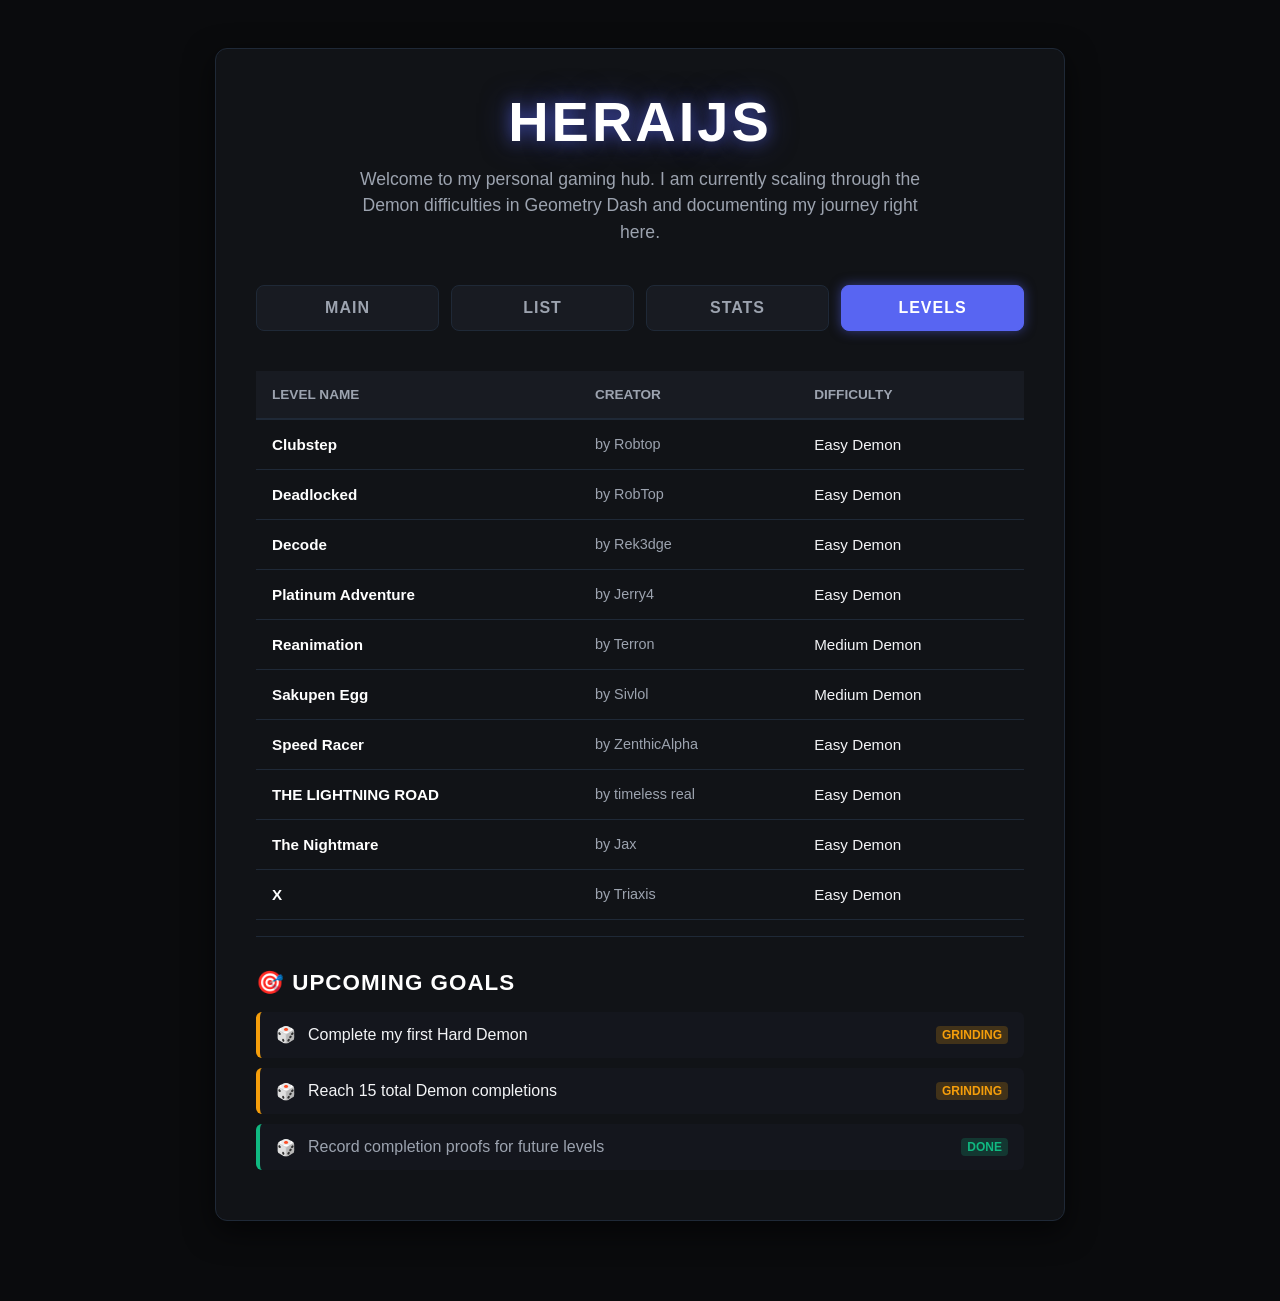
==== levels.html @ 50b1e1fe "Create levels.html" ====
<!DOCTYPE html>
<html lang="en">
<head>
    <meta charset="UTF-8">
    <title>All Completed Levels</title>
    <link rel="stylesheet" href="style.css">
</head>
<body>
    <div class="container">
        <header>
            <h1 id="user-name"></h1>
            <p id="user-desc"></p>
        </header>

        <div class="nav-menu">
            <a href="index.html" class="nav-btn">Main</a>
            <a href="list.html" class="nav-btn">List</a>
            <a href="stats.html" class="nav-btn">Stats</a>
            <a href="levels.html" class="nav-btn active">Levels</a>
        </div>

        <table>
            <thead>
                <tr>
                    <th>Level Name</th>
                    <th>Creator</th>
                    <th>Difficulty</th>
                </tr>
            </thead>
            <tbody id="all-levels-body"></tbody>
        </table>

        <div class="goals-section">
            <h3>🎯 Upcoming Goals</h3>
            <div id="goals-container"></div>
        </div>
    </div>

    <script src="demonlist-data.js"></script>
    <script>
        window.onload = function() {
            initGlobalLayout();
            const tbody = document.getElementById('all-levels-body');
            const sorted = [...DATA.demonlist].sort((a, b) => a.level.localeCompare(b.level));
            sorted.forEach(item => {
                tbody.innerHTML += `
                    <tr>
                        <td class="level-name">${item.level}</td>
                        <td class="creator-name">by ${item.creator}</td>
                        <td>${item.difficulty}</td>
                    </tr>`;
            });
        };
    </script>
</body>
</html>
---- style.css ----
:root {
    --bg-color: #0a0b0d;
    --container-bg: #111317;
    --accent-color: #5865F2;
    --accent-glow: rgba(88, 101, 242, 0.5);
    --text-main: #f3f4f6;
    --text-muted: #9ca3af;
    --border-color: #1f2937;
    --row-hover: #16191f;
}

* {
    box-sizing: border-box;
    margin: 0;
    padding: 0;
    font-family: 'Segoe UI', Tahoma, Geneva, Verdana, sans-serif;
}

body {
    background-color: var(--bg-color);
    color: var(--text-main);
    padding: 3rem 1rem;
    display: flex;
    flex-direction: column;
    align-items: center;
    min-height: 100vh;
}

.container {
    width: 100%;
    max-width: 850px;
    background-color: var(--container-bg);
    border: 1px solid var(--border-color);
    border-radius: 12px;
    padding: 2.5rem;
    box-shadow: 0 10px 30px rgba(0, 0, 0, 0.6);
    margin-bottom: 2rem;
}

/* --- Main Creator+ Glowing Header --- */
header {
    text-align: center;
    margin-bottom: 2.5rem;
}

header h1 {
    font-size: 3.5rem;
    color: #fff;
    text-transform: uppercase;
    letter-spacing: 3px;
    margin-bottom: 0.75rem;
    display: inline-block;
    text-shadow: 0 0 15px var(--accent-glow), 0 0 30px var(--accent-glow);
}

header p {
    color: var(--text-muted);
    font-size: 1.1rem;
    max-width: 600px;
    margin: 0 auto;
    line-height: 1.5;
}

/* --- Navigation Buttons Grid --- */
.nav-menu {
    display: grid;
    grid-template-columns: repeat(4, 1fr);
    gap: 12px;
    margin-bottom: 2.5rem;
}

.nav-btn {
    display: block;
    text-align: center;
    background-color: #181b22;
    color: var(--text-muted);
    border: 1px solid var(--border-color);
    padding: 0.8rem;
    border-radius: 8px;
    font-size: 1rem;
    font-weight: 600;
    cursor: pointer;
    text-decoration: none;
    transition: all 0.2s ease;
    text-transform: uppercase;
    letter-spacing: 1px;
}

.nav-btn:hover {
    color: #fff;
    border-color: var(--accent-color);
    background-color: var(--row-hover);
}

.nav-btn.active {
    background-color: var(--accent-color);
    color: #fff;
    border-color: var(--accent-color);
    box-shadow: 0 0 12px var(--accent-glow);
}

/* --- List & Tables --- */
table {
    width: 100%;
    border-collapse: collapse;
    text-align: left;
}

th {
    background-color: #181b22;
    color: var(--text-muted);
    font-weight: 600;
    text-transform: uppercase;
    font-size: 0.85rem;
    padding: 1rem;
    border-bottom: 2px solid var(--border-color);
}

td {
    padding: 1rem;
    border-bottom: 1px solid var(--border-color);
    font-size: 0.95rem;
    vertical-align: middle;
}

tr:hover td {
    background-color: var(--row-hover);
}

.rank-col {
    font-weight: bold;
    font-size: 1.1rem;
    width: 80px;
    text-align: center;
}

tr:nth-child(1) .rank-col { color: #ffd700; text-shadow: 0 0 8px rgba(255, 215, 0, 0.4); }
tr:nth-child(2) .rank-col { color: #c0c0c0; text-shadow: 0 0 8px rgba(192, 192, 192, 0.4); }
tr:nth-child(3) .rank-col { color: #cd7f32; text-shadow: 0 0 8px rgba(205, 127, 50, 0.4); }

.level-name { font-weight: 600; color: #fff; }
.creator-name { color: var(--text-muted); font-size: 0.9rem; }

/* --- Difficulty Text Gradients --- */
.diff-tag {
    font-weight: bold;
    display: inline-block;
    background-size: 100%;
    -webkit-background-clip: text;
    -moz-background-clip: text;
    -webkit-text-fill-color: transparent; 
    -moz-text-fill-color: transparent;
}
.easy-demon { background-image: linear-gradient(45deg, #5c3f70, #51438c); }
.medium-demon { background-image: linear-gradient(45deg, #9b3f9e, #b33992); }
.hard-demon { background-image: linear-gradient(45deg, #ba2d2d, #ba2d50); }

.showcase-cell { display: flex; align-items: center; gap: 15px; }
.yt-thumb { width: 80px; height: 45px; object-fit: cover; border-radius: 6px; border: 1px solid var(--border-color); }

.video-link {
    display: inline-block;
    background-color: #3b6770;
    color: white;
    text-decoration: none;
    padding: 0.4rem 0.8rem;
    border-radius: 4px;
    font-size: 0.85rem;
    font-weight: bold;
    transition: background 0.2s;
}
.video-link:hover { background-color: #3aabc2; }
.no-link { color: var(--text-muted); font-style: italic; }
.disclaimer-note { margin-top: 1.5rem; text-align: center; font-size: 0.9rem; color: var(--text-muted); font-style: italic; }

/* --- Stats Cards Layout --- */
.stats-grid {
    display: grid;
    grid-template-columns: repeat(2, 1fr);
    gap: 20px;
}

.stat-card {
    background-color: #181b22;
    border: 1px solid var(--border-color);
    padding: 1.5rem;
    border-radius: 8px;
    text-align: center;
}

.stat-card h4 {
    color: var(--text-muted);
    font-size: 0.9rem;
    text-transform: uppercase;
    margin-bottom: 0.5rem;
    letter-spacing: 1px;
}

.stat-card p {
    font-size: 2rem;
    font-weight: bold;
    color: #fff;
}

/* --- Socials List Layout --- */
.socials-list {
    display: flex;
    flex-direction: column;
    gap: 15px;
}

.social-item {
    display: flex;
    justify-content: space-between;
    align-items: center;
    background-color: #181b22;
    border: 1px solid var(--border-color);
    padding: 1rem 1.5rem;
    border-radius: 8px;
    text-decoration: none;
    color: #fff;
    font-weight: 600;
    transition: border-color 0.2s;
}

.social-item:hover { border-color: var(--accent-color); }
.social-item span { color: var(--text-muted); font-weight: normal; }

/* --- Static Bottom Goals Component --- */
.goals-section {
    margin-top: 1rem;
    border-top: 1px solid var(--border-color);
    padding-top: 2rem;
}

.goals-section h3 {
    font-size: 1.4rem;
    margin-bottom: 1rem;
    text-transform: uppercase;
    letter-spacing: 1px;
    color: #fff;
}

.goal-item {
    display: flex;
    align-items: center;
    gap: 12px;
    background-color: #14161d;
    padding: 0.85rem 1rem;
    border-radius: 6px;
    margin-bottom: 10px;
    border-left: 4px solid var(--border-color);
}

.goal-item.completed { border-left-color: #10b981; color: var(--text-muted); }
.goal-item.in-progress { border-left-color: #f59e0b; }
.status-badge { font-size: 0.75rem; text-transform: uppercase; padding: 2px 6px; border-radius: 4px; font-weight: bold; margin-left: auto; }
.completed .status-badge { background-color: rgba(16, 185, 129, 0.2); color: #10b981; }
.in-progress .status-badge { background-color: rgba(245, 158, 11, 0.2); color: #f59e0b; }
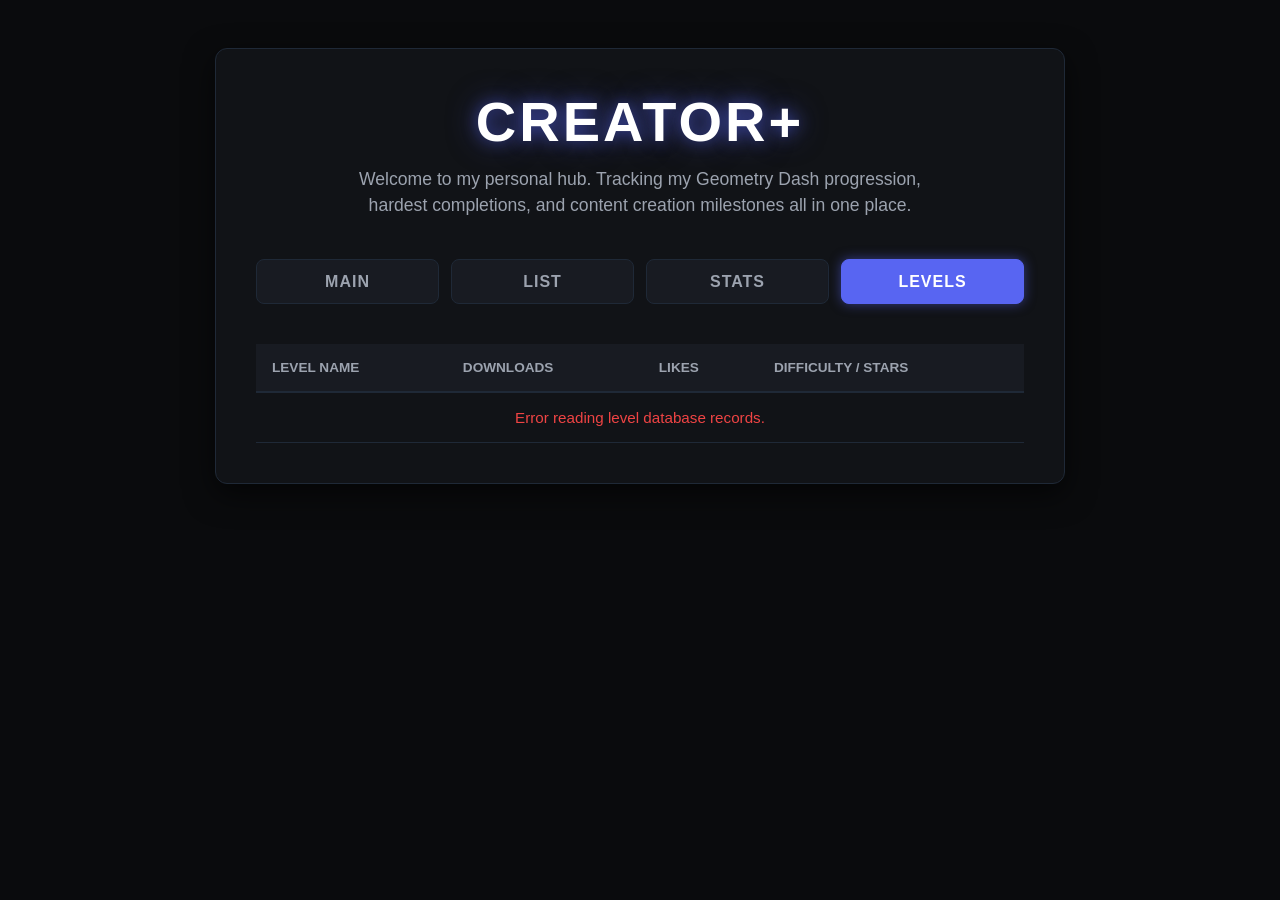
==== commit 824ccbd5: "Update levels.html" ====
--- a/levels.html
+++ b/levels.html
@@ -2,7 +2,7 @@
 <html lang="en">
 <head>
     <meta charset="UTF-8">
-    <title>All Completed Levels</title>
+    <title>My Levels</title>
     <link rel="stylesheet" href="style.css">
 </head>
 <body>
@@ -23,17 +23,15 @@
             <thead>
                 <tr>
                     <th>Level Name</th>
-                    <th>Creator</th>
-                    <th>Difficulty</th>
+                    <th>Downloads</th>
+                    <th>Likes</th>
+                    <th>Difficulty / Stars</th>
                 </tr>
             </thead>
-            <tbody id="all-levels-body"></tbody>
+            <tbody id="all-levels-body">
+                <tr><td colspan="4" style="text-align:center; color: var(--text-muted);">Scanning GD servers for published levels...</td></tr>
+            </tbody>
         </table>
-
-        <div class="goals-section">
-            <h3>🎯 Upcoming Goals</h3>
-            <div id="goals-container"></div>
-        </div>
     </div>
 
     <script src="demonlist-data.js"></script>
@@ -41,15 +39,31 @@
         window.onload = function() {
             initGlobalLayout();
             const tbody = document.getElementById('all-levels-body');
-            const sorted = [...DATA.demonlist].sort((a, b) => a.level.localeCompare(b.level));
-            sorted.forEach(item => {
-                tbody.innerHTML += `
-                    <tr>
-                        <td class="level-name">${item.level}</td>
-                        <td class="creator-name">by ${item.creator}</td>
-                        <td>${item.difficulty}</td>
-                    </tr>`;
-            });
+
+            // Scan Geometry Dash global listing matching your username filter
+            fetch(`https://gdbrowser.com/api/search/${DATA.gdUsername}?user`)
+                .then(res => res.json())
+                .then(levels => {
+                    if (!levels || !Array.isArray(levels) || levels.length === 0) {
+                        tbody.innerHTML = `<tr><td colspan="4" style="text-align:center; color:var(--text-muted);">No uploaded levels found for this account.</td></tr>`;
+                        return;
+                    }
+
+                    tbody.innerHTML = '';
+                    levels.forEach(lvl => {
+                        const starsText = lvl.stars > 0 ? ` (${lvl.stars}★)` : '';
+                        tbody.innerHTML += `
+                            <tr>
+                                <td class="level-name">${lvl.name} <span style="font-size:0.8rem; color:var(--text-muted);">ID: ${lvl.id}</span></td>
+                                <td class="creator-name">${lvl.downloads.toLocaleString()}</td>
+                                <td class="creator-name" style="color: #4ade80;">${lvl.likes.toLocaleString()}</td>
+                                <td style="font-weight:600; color:#fff;">${lvl.difficulty}${starsText}</td>
+                            </tr>`;
+                    });
+                })
+                .catch(err => {
+                    tbody.innerHTML = `<tr><td colspan="4" style="text-align:center; color:#ef4444;">Error reading level database records.</td></tr>`;
+                });
         };
     </script>
 </body>
--- a/style.css
+++ b/style.css
@@ -99,7 +99,7 @@
     box-shadow: 0 0 12px var(--accent-glow);
 }
 
-/* --- List & Tables --- */
+/* --- List Tables --- */
 table {
     width: 100%;
     border-collapse: collapse;
@@ -173,60 +173,7 @@
 .no-link { color: var(--text-muted); font-style: italic; }
 .disclaimer-note { margin-top: 1.5rem; text-align: center; font-size: 0.9rem; color: var(--text-muted); font-style: italic; }
 
-/* --- Stats Cards Layout --- */
-.stats-grid {
-    display: grid;
-    grid-template-columns: repeat(2, 1fr);
-    gap: 20px;
-}
-
-.stat-card {
-    background-color: #181b22;
-    border: 1px solid var(--border-color);
-    padding: 1.5rem;
-    border-radius: 8px;
-    text-align: center;
-}
-
-.stat-card h4 {
-    color: var(--text-muted);
-    font-size: 0.9rem;
-    text-transform: uppercase;
-    margin-bottom: 0.5rem;
-    letter-spacing: 1px;
-}
-
-.stat-card p {
-    font-size: 2rem;
-    font-weight: bold;
-    color: #fff;
-}
-
-/* --- Socials List Layout --- */
-.socials-list {
-    display: flex;
-    flex-direction: column;
-    gap: 15px;
-}
-
-.social-item {
-    display: flex;
-    justify-content: space-between;
-    align-items: center;
-    background-color: #181b22;
-    border: 1px solid var(--border-color);
-    padding: 1rem 1.5rem;
-    border-radius: 8px;
-    text-decoration: none;
-    color: #fff;
-    font-weight: 600;
-    transition: border-color 0.2s;
-}
-
-.social-item:hover { border-color: var(--accent-color); }
-.social-item span { color: var(--text-muted); font-weight: normal; }
-
-/* --- Static Bottom Goals Component --- */
+/* --- Bottom Goals Section Layout --- */
 .goals-section {
     margin-top: 1rem;
     border-top: 1px solid var(--border-color);
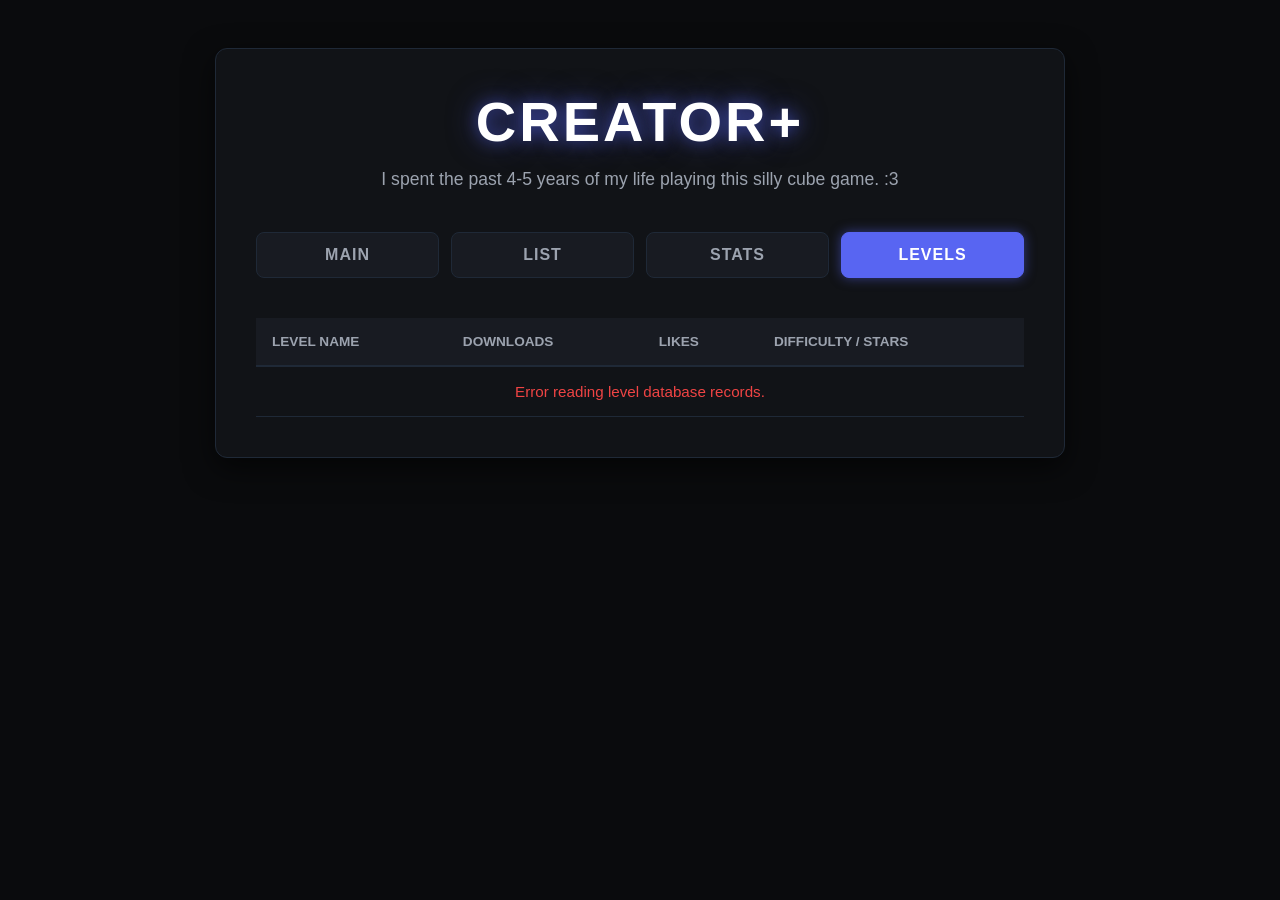
==== commit c8ae5b86: "Update levels.html" ====
--- a/levels.html
+++ b/levels.html
@@ -4,6 +4,11 @@
     <meta charset="UTF-8">
     <title>My Levels</title>
     <link rel="stylesheet" href="style.css">
+    <style>
+        /* Makes the entire row clearly indicate it's an openable link */
+        .clickable-row { cursor: pointer; }
+        .clickable-row:hover td { background-color: var(--row-hover) !important; }
+    </style>
 </head>
 <body>
     <div class="container">
@@ -40,7 +45,6 @@
             initGlobalLayout();
             const tbody = document.getElementById('all-levels-body');
 
-            // Scan Geometry Dash global listing matching your username filter
             fetch(`https://gdbrowser.com/api/search/${DATA.gdUsername}?user`)
                 .then(res => res.json())
                 .then(levels => {
@@ -52,13 +56,22 @@
                     tbody.innerHTML = '';
                     levels.forEach(lvl => {
                         const starsText = lvl.stars > 0 ? ` (${lvl.stars}★)` : '';
-                        tbody.innerHTML += `
-                            <tr>
-                                <td class="level-name">${lvl.name} <span style="font-size:0.8rem; color:var(--text-muted);">ID: ${lvl.id}</span></td>
-                                <td class="creator-name">${lvl.downloads.toLocaleString()}</td>
-                                <td class="creator-name" style="color: #4ade80;">${lvl.likes.toLocaleString()}</td>
-                                <td style="font-weight:600; color:#fff;">${lvl.difficulty}${starsText}</td>
-                            </tr>`;
+                        
+                        // Create row element manually to hook up cleanly with an open window tab command
+                        const tr = document.createElement('tr');
+                        tr.className = 'clickable-row';
+                        tr.title = "Click to view on GD Browser";
+                        tr.onclick = function() {
+                            window.open(`https://gdbrowser.com/${lvl.id}`, '_blank');
+                        };
+
+                        tr.innerHTML = `
+                            <td class="level-name">${lvl.name} <span style="font-size:0.8rem; color:var(--text-muted); display:block; margin-top:2px;">ID: ${lvl.id}</span></td>
+                            <td class="creator-name">${lvl.downloads.toLocaleString()}</td>
+                            <td class="creator-name" style="color: #4ade80;">${lvl.likes.toLocaleString()}</td>
+                            <td style="font-weight:600; color:#fff;">${lvl.difficulty}${starsText}</td>
+                        `;
+                        tbody.appendChild(tr);
                     });
                 })
                 .catch(err => {
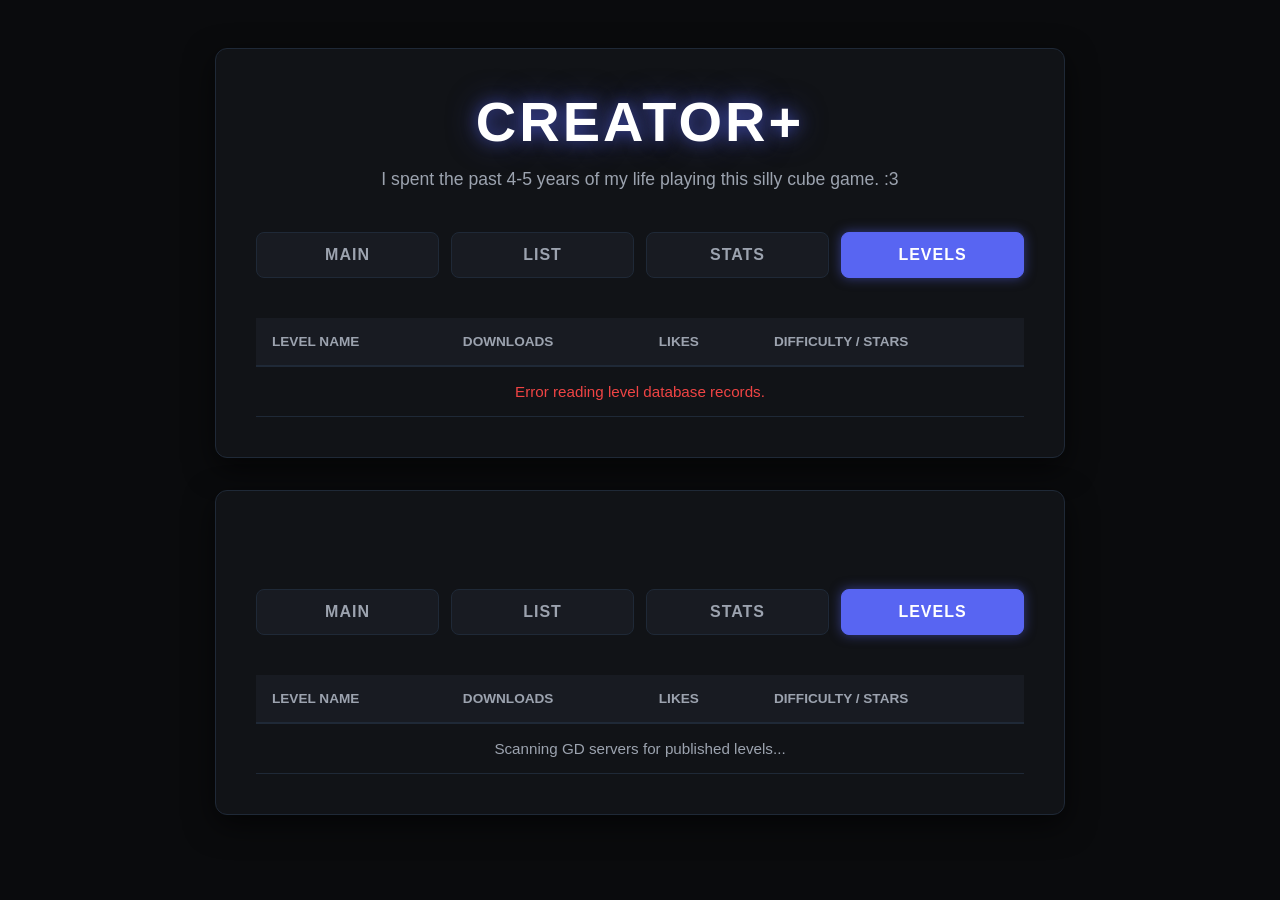
==== commit 2c088f40: "Update levels.html" ====
--- a/levels.html
+++ b/levels.html
@@ -5,7 +5,6 @@
     <title>My Levels</title>
     <link rel="stylesheet" href="style.css">
     <style>
-        /* Makes the entire row clearly indicate it's an openable link */
         .clickable-row { cursor: pointer; }
         .clickable-row:hover td { background-color: var(--row-hover) !important; }
     </style>
@@ -45,19 +44,51 @@
             initGlobalLayout();
             const tbody = document.getElementById('all-levels-body');
 
-            fetch(`https://gdbrowser.com/api/search/${DATA.gdUsername}?user`)
-                .then(res => res.json())
-                .then(levels => {
-                    if (!levels || !Array.isArray(levels) || levels.length === 0) {
+            // 1. Fetch the first page safely
+            fetch(`https://gdbrowser.com/api/search/${DATA.gdUsername}?user&page=0`)
+                .then(res => {
+                    if (!res.ok) throw new Error("API server issue");
+                    return res.json();
+                })
+                .then(async (page0) => {
+                    let totalLevels = [];
+
+                    // Verify page0 contains a valid array of levels
+                    if (Array.isArray(page0)) {
+                        totalLevels = [...page0];
+                        
+                        /* 
+                           2. Smart Check: Standard GD search results give up to 10 levels per page.
+                           If page0 has exactly 10 levels, there might be more on page 1!
+                        */
+                        if (page0.length === 10) {
+                            try {
+                                const res1 = await fetch(`https://gdbrowser.com/api/search/${DATA.gdUsername}?user&page=1`);
+                                if (res1.ok) {
+                                    const page1 = await res1.json();
+                                    if (Array.isArray(page1)) {
+                                        totalLevels = [...totalLevels, ...page1];
+                                    }
+                                }
+                            } catch (e) {
+                                console.log("No extra pages found or server timed out. Displaying page 1 only.");
+                            }
+                        }
+                    }
+
+                    // Clean out any accidental error messages inside the array
+                    const cleanList = totalLevels.filter(lvl => lvl && lvl.id && !lvl.error);
+
+                    if (cleanList.length === 0) {
                         tbody.innerHTML = `<tr><td colspan="4" style="text-align:center; color:var(--text-muted);">No uploaded levels found for this account.</td></tr>`;
                         return;
                     }
 
+                    // 3. Render all verified elements to the screen
                     tbody.innerHTML = '';
-                    levels.forEach(lvl => {
+                    cleanList.forEach(lvl => {
                         const starsText = lvl.stars > 0 ? ` (${lvl.stars}★)` : '';
                         
-                        // Create row element manually to hook up cleanly with an open window tab command
                         const tr = document.createElement('tr');
                         tr.className = 'clickable-row';
                         tr.title = "Click to view on GD Browser";
@@ -75,6 +106,121 @@
                     });
                 })
                 .catch(err => {
+                    console.error(err);
+                    tbody.innerHTML = `<tr><td colspan="4" style="text-align:center; color:#ef4444;">Error reading level database records.</td></tr>`;
+                });
+        };
+    </script>
+</body>
+</html><!DOCTYPE html>
+<html lang="en">
+<head>
+    <meta charset="UTF-8">
+    <title>My Levels</title>
+    <link rel="stylesheet" href="style.css">
+    <style>
+        .clickable-row { cursor: pointer; }
+        .clickable-row:hover td { background-color: var(--row-hover) !important; }
+    </style>
+</head>
+<body>
+    <div class="container">
+        <header>
+            <h1 id="user-name"></h1>
+            <p id="user-desc"></p>
+        </header>
+
+        <div class="nav-menu">
+            <a href="index.html" class="nav-btn">Main</a>
+            <a href="list.html" class="nav-btn">List</a>
+            <a href="stats.html" class="nav-btn">Stats</a>
+            <a href="levels.html" class="nav-btn active">Levels</a>
+        </div>
+
+        <table>
+            <thead>
+                <tr>
+                    <th>Level Name</th>
+                    <th>Downloads</th>
+                    <th>Likes</th>
+                    <th>Difficulty / Stars</th>
+                </tr>
+            </thead>
+            <tbody id="all-levels-body">
+                <tr><td colspan="4" style="text-align:center; color: var(--text-muted);">Scanning GD servers for published levels...</td></tr>
+            </tbody>
+        </table>
+    </div>
+
+    <script src="demonlist-data.js"></script>
+    <script>
+        window.onload = function() {
+            initGlobalLayout();
+            const tbody = document.getElementById('all-levels-body');
+
+            // 1. Fetch the first page safely
+            fetch(`https://gdbrowser.com/api/search/${DATA.gdUsername}?user&page=0`)
+                .then(res => {
+                    if (!res.ok) throw new Error("API server issue");
+                    return res.json();
+                })
+                .then(async (page0) => {
+                    let totalLevels = [];
+
+                    // Verify page0 contains a valid array of levels
+                    if (Array.isArray(page0)) {
+                        totalLevels = [...page0];
+                        
+                        /* 
+                           2. Smart Check: Standard GD search results give up to 10 levels per page.
+                           If page0 has exactly 10 levels, there might be more on page 1!
+                        */
+                        if (page0.length === 10) {
+                            try {
+                                const res1 = await fetch(`https://gdbrowser.com/api/search/${DATA.gdUsername}?user&page=1`);
+                                if (res1.ok) {
+                                    const page1 = await res1.json();
+                                    if (Array.isArray(page1)) {
+                                        totalLevels = [...totalLevels, ...page1];
+                                    }
+                                }
+                            } catch (e) {
+                                console.log("No extra pages found or server timed out. Displaying page 1 only.");
+                            }
+                        }
+                    }
+
+                    // Clean out any accidental error messages inside the array
+                    const cleanList = totalLevels.filter(lvl => lvl && lvl.id && !lvl.error);
+
+                    if (cleanList.length === 0) {
+                        tbody.innerHTML = `<tr><td colspan="4" style="text-align:center; color:var(--text-muted);">No uploaded levels found for this account.</td></tr>`;
+                        return;
+                    }
+
+                    // 3. Render all verified elements to the screen
+                    tbody.innerHTML = '';
+                    cleanList.forEach(lvl => {
+                        const starsText = lvl.stars > 0 ? ` (${lvl.stars}★)` : '';
+                        
+                        const tr = document.createElement('tr');
+                        tr.className = 'clickable-row';
+                        tr.title = "Click to view on GD Browser";
+                        tr.onclick = function() {
+                            window.open(`https://gdbrowser.com/${lvl.id}`, '_blank');
+                        };
+
+                        tr.innerHTML = `
+                            <td class="level-name">${lvl.name} <span style="font-size:0.8rem; color:var(--text-muted); display:block; margin-top:2px;">ID: ${lvl.id}</span></td>
+                            <td class="creator-name">${lvl.downloads.toLocaleString()}</td>
+                            <td class="creator-name" style="color: #4ade80;">${lvl.likes.toLocaleString()}</td>
+                            <td style="font-weight:600; color:#fff;">${lvl.difficulty}${starsText}</td>
+                        `;
+                        tbody.appendChild(tr);
+                    });
+                })
+                .catch(err => {
+                    console.error(err);
                     tbody.innerHTML = `<tr><td colspan="4" style="text-align:center; color:#ef4444;">Error reading level database records.</td></tr>`;
                 });
         };
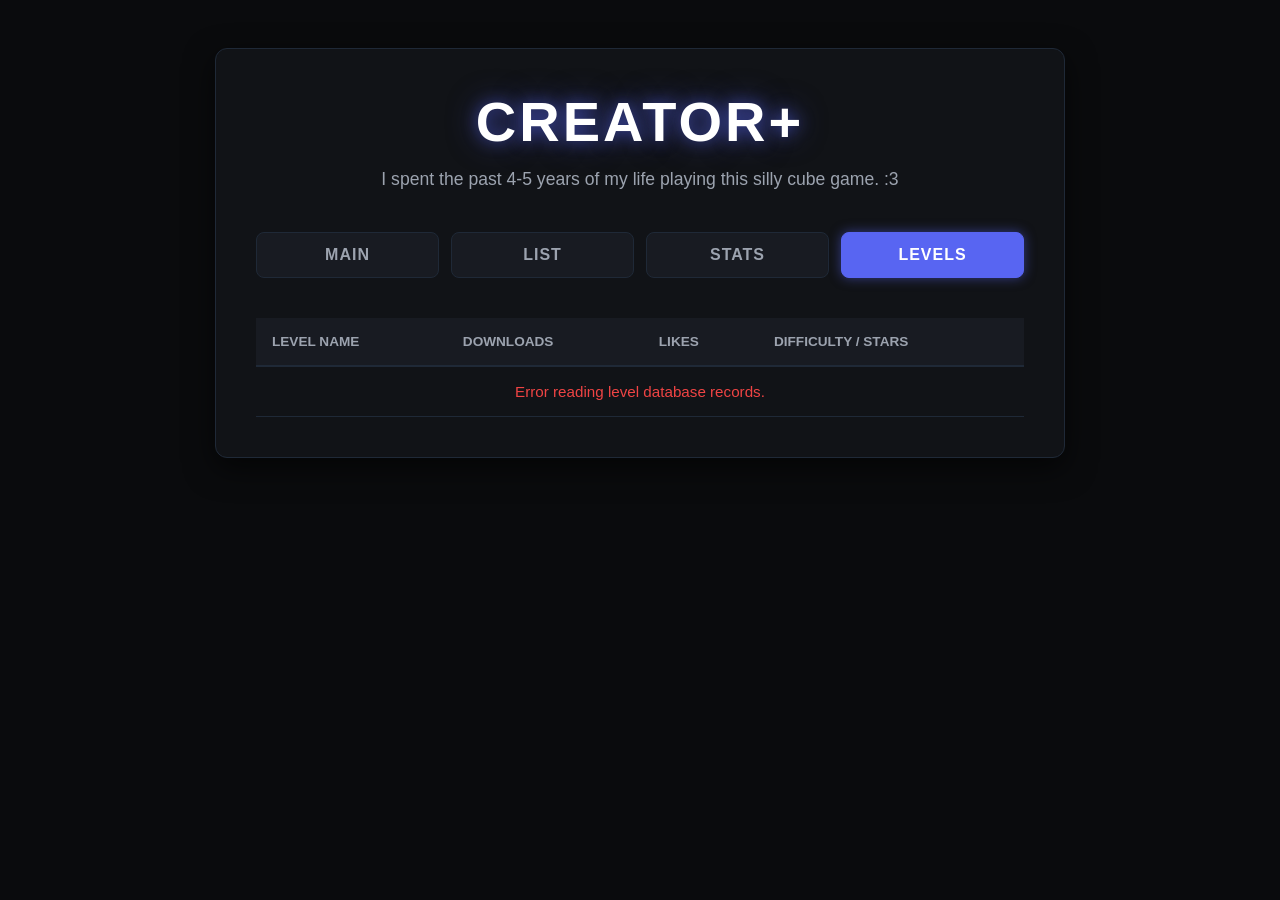
==== commit f5245622: "Update levels.html" ====
--- a/levels.html
+++ b/levels.html
@@ -112,118 +112,4 @@
         };
     </script>
 </body>
-</html><!DOCTYPE html>
-<html lang="en">
-<head>
-    <meta charset="UTF-8">
-    <title>My Levels</title>
-    <link rel="stylesheet" href="style.css">
-    <style>
-        .clickable-row { cursor: pointer; }
-        .clickable-row:hover td { background-color: var(--row-hover) !important; }
-    </style>
-</head>
-<body>
-    <div class="container">
-        <header>
-            <h1 id="user-name"></h1>
-            <p id="user-desc"></p>
-        </header>
-
-        <div class="nav-menu">
-            <a href="index.html" class="nav-btn">Main</a>
-            <a href="list.html" class="nav-btn">List</a>
-            <a href="stats.html" class="nav-btn">Stats</a>
-            <a href="levels.html" class="nav-btn active">Levels</a>
-        </div>
-
-        <table>
-            <thead>
-                <tr>
-                    <th>Level Name</th>
-                    <th>Downloads</th>
-                    <th>Likes</th>
-                    <th>Difficulty / Stars</th>
-                </tr>
-            </thead>
-            <tbody id="all-levels-body">
-                <tr><td colspan="4" style="text-align:center; color: var(--text-muted);">Scanning GD servers for published levels...</td></tr>
-            </tbody>
-        </table>
-    </div>
-
-    <script src="demonlist-data.js"></script>
-    <script>
-        window.onload = function() {
-            initGlobalLayout();
-            const tbody = document.getElementById('all-levels-body');
-
-            // 1. Fetch the first page safely
-            fetch(`https://gdbrowser.com/api/search/${DATA.gdUsername}?user&page=0`)
-                .then(res => {
-                    if (!res.ok) throw new Error("API server issue");
-                    return res.json();
-                })
-                .then(async (page0) => {
-                    let totalLevels = [];
-
-                    // Verify page0 contains a valid array of levels
-                    if (Array.isArray(page0)) {
-                        totalLevels = [...page0];
-                        
-                        /* 
-                           2. Smart Check: Standard GD search results give up to 10 levels per page.
-                           If page0 has exactly 10 levels, there might be more on page 1!
-                        */
-                        if (page0.length === 10) {
-                            try {
-                                const res1 = await fetch(`https://gdbrowser.com/api/search/${DATA.gdUsername}?user&page=1`);
-                                if (res1.ok) {
-                                    const page1 = await res1.json();
-                                    if (Array.isArray(page1)) {
-                                        totalLevels = [...totalLevels, ...page1];
-                                    }
-                                }
-                            } catch (e) {
-                                console.log("No extra pages found or server timed out. Displaying page 1 only.");
-                            }
-                        }
-                    }
-
-                    // Clean out any accidental error messages inside the array
-                    const cleanList = totalLevels.filter(lvl => lvl && lvl.id && !lvl.error);
-
-                    if (cleanList.length === 0) {
-                        tbody.innerHTML = `<tr><td colspan="4" style="text-align:center; color:var(--text-muted);">No uploaded levels found for this account.</td></tr>`;
-                        return;
-                    }
-
-                    // 3. Render all verified elements to the screen
-                    tbody.innerHTML = '';
-                    cleanList.forEach(lvl => {
-                        const starsText = lvl.stars > 0 ? ` (${lvl.stars}★)` : '';
-                        
-                        const tr = document.createElement('tr');
-                        tr.className = 'clickable-row';
-                        tr.title = "Click to view on GD Browser";
-                        tr.onclick = function() {
-                            window.open(`https://gdbrowser.com/${lvl.id}`, '_blank');
-                        };
-
-                        tr.innerHTML = `
-                            <td class="level-name">${lvl.name} <span style="font-size:0.8rem; color:var(--text-muted); display:block; margin-top:2px;">ID: ${lvl.id}</span></td>
-                            <td class="creator-name">${lvl.downloads.toLocaleString()}</td>
-                            <td class="creator-name" style="color: #4ade80;">${lvl.likes.toLocaleString()}</td>
-                            <td style="font-weight:600; color:#fff;">${lvl.difficulty}${starsText}</td>
-                        `;
-                        tbody.appendChild(tr);
-                    });
-                })
-                .catch(err => {
-                    console.error(err);
-                    tbody.innerHTML = `<tr><td colspan="4" style="text-align:center; color:#ef4444;">Error reading level database records.</td></tr>`;
-                });
-        };
-    </script>
-</body>
 </html>
